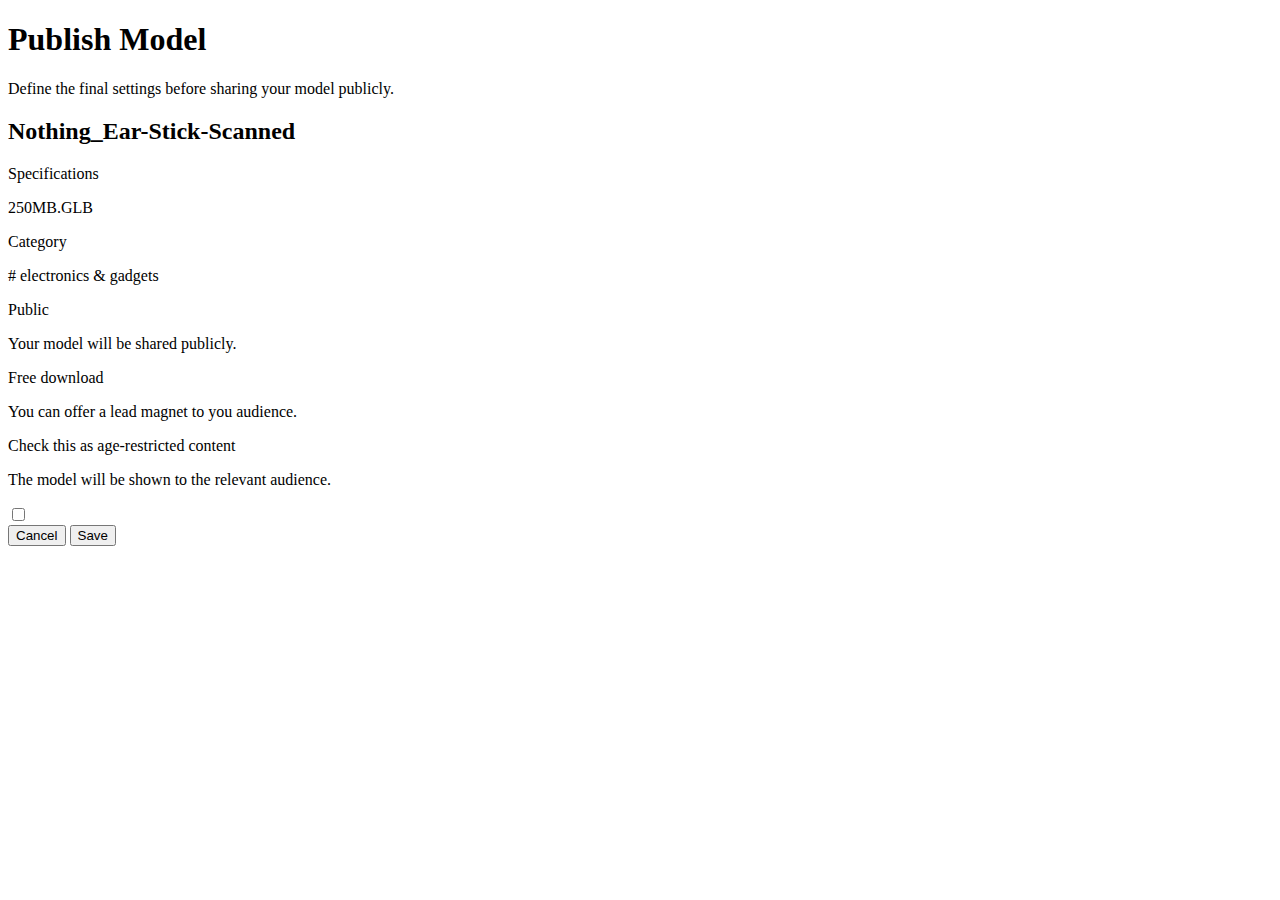
==== Publish-model/index.html @ bb8a9501 "Initial structure" ====
<!DOCTYPE html>
<html lang="en">
<head>
    <meta charset="UTF-8">
    <meta name="viewport" content="width=device-width, initial-scale=1.0">
    <title>Publish Model</title>
    <link rel="stylesheet" href="style.css">
</head>
<body>
    <!-- main container -->
    <main class="container">
        <h1 class="card_title">
            Publish Model
        </h1>
        <p class="sub_title">
            Define the final settings before sharing your model publicly.
        </p>

        <section class="product_section">
            <div class="product_details">
                <div class="product_image"></div>
                <div class="product_description">
                    <h2 class="product_name">
                        Nothing_Ear-Stick-Scanned
                    </h2>
                    <div class="product_spec">
                        <div class="specification">
                            <p class="title">Specifications</p>
                            <span>250MB</span>.<span>GLB</span>
                        </div>
                        <div class="category">
                            <p class="title">Category</p>
                            <span class="hashtag"># electronics & gadgets</span>
                        </div>
                    </div>
                </div>
            </div>

            <article class="product_action">
                <div class="public">
                    <div class="web_icon"></div>
                    <div class="public_domain">
                        <p class="domain_title">
                            Public
                        </p>
                        <p class="domain_descr">
                            Your model will be shared publicly.
                        </p>
                        <div class="switch"></div>
                    </div>
                </div>
                <div class="download_action">
                    <div class="download_icon"></div>
                    <div class="download_domain">
                        <p class="download_title">
                            Free download
                        </p>
                        <p class="download_action">
                            You can offer a lead magnet to you audience.
                        </p>
                    </div>
                    <div class="switch"></div>
                </div>
            </article>
            <article class="restriction">
                <div class="alert_icon"></div>
                <div class="alert_domain">
                    <p class="alert_title">Check this as age-restricted content</p>
                    <p class="alert_action">
                        The model will be shown to the relevant audience.
                    </p>
                </div>
                <div class="input">
                    <input type="checkbox" name="alert_domain" id="alert_domain">
                </div>
            </article>
        </section>
        <section class="card_action">
            <button class="cancel">Cancel</button>
            <button class="save">Save</button>
        </section>
    </main>
</body>
</html>
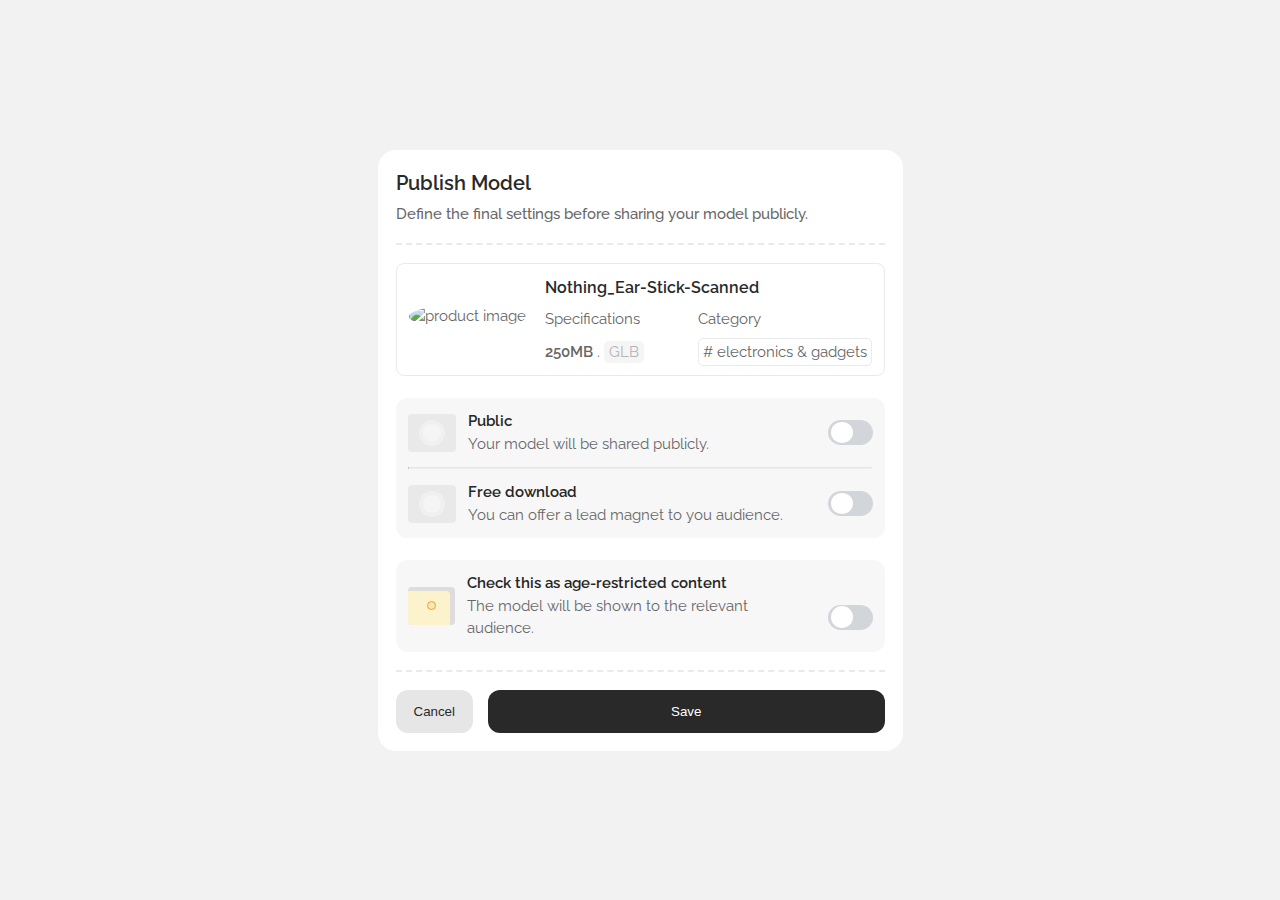
==== commit 17571d67: "final touches" ====
--- a/Publish-model/index.html
+++ b/Publish-model/index.html
@@ -5,6 +5,8 @@
     <meta name="viewport" content="width=device-width, initial-scale=1.0">
     <title>Publish Model</title>
     <link rel="stylesheet" href="style.css">
+    <script type="module" src="https://unpkg.com/ionicons@7.1.0/dist/ionicons/ionicons.esm.js"></script>
+    <script nomodule src="https://unpkg.com/ionicons@7.1.0/dist/ionicons/ionicons.js"></script>
 </head>
 <body>
     <!-- main container -->
@@ -18,7 +20,9 @@
 
         <section class="product_section">
             <div class="product_details">
-                <div class="product_image"></div>
+                <div class="product_image">
+                    <img src="https://i.pinimg.com/564x/52/73/eb/5273eb81f1dce323b3f789cd7188be5d.jpg" alt="product image">
+                </div>
                 <div class="product_description">
                     <h2 class="product_name">
                         Nothing_Ear-Stick-Scanned
@@ -26,52 +30,68 @@
                     <div class="product_spec">
                         <div class="specification">
                             <p class="title">Specifications</p>
-                            <span>250MB</span>.<span>GLB</span>
+                            <span class="size">250MB</span> . <span class="file"><ion-icon name="document"></ion-icon> GLB</span>
                         </div>
                         <div class="category">
                             <p class="title">Category</p>
-                            <span class="hashtag"># electronics & gadgets</span>
+                            <span class="hashtag">#  electronics & gadgets</span>
                         </div>
                     </div>
                 </div>
             </div>
 
             <article class="product_action">
-                <div class="public">
-                    <div class="web_icon"></div>
+                <div class="item_card">
+                    <div class="icon_box">
+                        <ion-icon name="globe-outline"></ion-icon>
+                    </div>
                     <div class="public_domain">
-                        <p class="domain_title">
+                        <p class="item_title">
                             Public
                         </p>
-                        <p class="domain_descr">
+                        <p class="item_descr">
                             Your model will be shared publicly.
                         </p>
-                        <div class="switch"></div>
                     </div>
+                        <div class="switch_container">
+                            <!-- adding a swtich -->
+                            <input type="checkbox" id="switch" class="public" />
+                            <label for="switch">Toogle</label>
+                        </div>
                 </div>
-                <div class="download_action">
-                    <div class="download_icon"></div>
+
+                <hr class="border" />
+                <div class="item_card">
+                    <div class="icon_box">
+                        <ion-icon name="cloud-download-outline"></ion-icon>
+                    </div>
                     <div class="download_domain">
-                        <p class="download_title">
+                        <p class="item_title">
                             Free download
                         </p>
-                        <p class="download_action">
+                        <p class="item_descr">
                             You can offer a lead magnet to you audience.
                         </p>
                     </div>
-                    <div class="switch"></div>
+                    <div class="switch_container">
+                        <input type="checkbox" id="download" class="download" />
+                        <label for="download">Toogle</label>
+                    </div>
                 </div>
             </article>
-            <article class="restriction">
-                <div class="alert_icon"></div>
+            <article class="item_card">
+                <div class="icon_box gray_bgk">
+                    <ion-icon name="warning"></ion-icon>
+                </div>
                 <div class="alert_domain">
-                    <p class="alert_title">Check this as age-restricted content</p>
-                    <p class="alert_action">
+                    <p class="item_title">Check this as age-restricted content</p>
+                    <p class="item_descr">
                         The model will be shown to the relevant audience.
                     </p>
                 </div>
                 <div class="input">
                     <input type="checkbox" name="alert_domain" id="alert_domain">
+                    <label for="alert_domain">warning</label>
                 </div>
             </article>
         </section>
--- a/Publish-model/style.css
+++ b/Publish-model/style.css
@@ -0,0 +1,272 @@
+@import url('https://fonts.googleapis.com/css2?family=Raleway:wght@300;400;500;600;700&display=swap');
+
+
+html {
+    font-size: 62.5%;
+}
+
+*,
+*::before,
+*::after {
+    margin: 0;
+    padding: 0;
+    box-sizing: border-box;
+}
+
+button {
+    border: none;
+    background-color: transparent;
+}
+
+body {
+    font-family: 'Raleway', sans-serif;
+    font-size: 1.5rem;
+    line-height: 1.5;
+    color: #676767;
+    background-color: #F2F2F2;
+    display: grid;
+    place-content: center;
+    width: 100vw;
+    min-height: 100vh;
+}
+
+.container {
+    width: 52.5rem;
+    height: fit-content;
+    background-color: #FFFFFF;
+    padding: 1.8rem;
+    border-radius: 1.8rem;
+}
+
+.card_title {
+    font-size: 2.0rem;
+    font-weight: 600;
+    color: #292929;
+    margin-bottom: 0.5rem;
+}
+
+.sub_title {
+    font-weight: 500;
+}
+
+.product_section {
+    margin: 1.8rem 0;
+    padding: 1.8rem 0;
+    border-top: 0.2rem dashed #EAEAEA;
+    border-bottom: 0.2rem dashed #EAEAEA;
+}
+
+.product_details {
+    display: flex;
+    align-items: center;
+    gap: 1.9rem;
+    border: 0.1rem solid #EAEAEA;
+    border-radius: 0.8rem;
+    padding: 1.2rem;
+    margin-bottom: 2.2rem;
+}
+
+.product_description {
+    flex-grow: 1;
+}
+
+.product_name {
+    font-size: 1.6rem;
+    font-weight: 600;
+    color: #292929;
+    margin-bottom: 0.8rem;
+}
+
+img {
+    max-width: 100%;
+    object-fit: cover;
+    width: 7.5rem;
+    aspect-ratio: 1 / 1;
+    border-radius: 100%;
+    overflow: hidden;
+}
+
+.product_spec {
+    display: flex;
+    justify-content: space-between;
+}
+
+.title {
+    margin-bottom: 1.0rem;
+    font-weight: 400;
+    color: #676767;
+}
+
+.hashtag {
+    border: 0.1rem solid #EAEAEA;
+    padding: 0.4rem;
+    border-radius: 0.5rem;
+}
+
+.size {
+    font-weight: 600;
+}
+
+.file {
+    background-color: #F5F5F5;
+    padding: 0.2rem 0.5rem;
+    border-radius: 0.5rem;
+    font-weight: 400;
+    color: #B3B3B3;
+}
+
+.item_card {
+    background-color: #F7F7F7;
+    display: flex;
+    padding: 1.2rem;
+    border-radius: 1.2rem;
+    align-items: center;
+    gap: 1.2rem;
+}
+
+.product_action {
+    border-radius: 1.2rem;
+    background-color: #F7F7F7;
+    margin-bottom: 2.2rem;
+}
+
+.icon_box {
+    background-color: #E9E9E9;
+    width: 4.8rem;
+    height: 3.8rem;
+    border-radius: 0.4rem;
+    display: flex;
+    justify-content: center;
+    align-items: center;
+    overflow: hidden;
+}
+
+.icon_box ion-icon {
+    background-color: #F5F5F5;
+    padding: 0.9rem;
+    border-radius: 50%;
+    border: 0.4rem solid #F0F0F0;
+}
+
+.public_domain,
+.download_domain,
+.alert_domain {
+    flex-grow: 1;
+}
+
+.border {
+    border-top: 0.1rem solid ;
+    color: #E6E6E6;
+    width: 95%;
+    margin: 0 auto;
+}
+
+.item_title {
+    font-weight: 600;
+    color: #262626;
+}
+
+.item_desc {
+    font-weight: 300;
+    font-size: 1.4rem;
+}
+
+.switch_container {
+    display: flex;
+    align-items: center;
+}
+
+.gray_bgk {
+    background-color: #DDDDDD;
+    position: relative;
+}
+
+.gray_bgk ion-icon {
+    color: #EB9F3A;
+    background-color: #F8E8B7;
+    padding: 0.35rem;
+    border: 0.1rem solid ;
+    z-index: 1;
+}
+
+.gray_bgk::after {
+    content: "";
+    position: absolute;
+    left: 0;
+    bottom: 0;
+    background-color: #FCF3CC;
+    width: 4.2rem;
+    height: 3.4rem;
+    border-radius: 0 0.4rem;
+}
+
+input[type="checkbox"] {
+    height: 0;
+    width: 0;
+    visibility: hidden;
+}
+
+label {
+    cursor: pointer;
+    text-indent: -9999px;
+    width: 4.5rem;
+    height: 2.5rem;
+    background-color: #D2D5DA;
+    display: block;
+    border-radius: 10.0rem;
+    position: relative;
+    overflow: hidden;
+}
+
+label::after {
+    content: "";
+    position: absolute;
+    top: 0;
+    bottom: 0;
+    margin: auto 0;
+    left: 0.3rem;
+    width: 2.2rem;
+    height: 2.15rem;
+    background-color: #FFFFFF;
+    border-radius: 100%;
+    transition: 350ms;
+}
+
+input:checked + label  {
+    background-color: #262626;
+}
+
+input:checked + label:after {
+    left: calc(100% - 4.8rem);
+    transform: translateX(100%);
+}
+
+label:active:after {
+    width: 3.8rem;
+}
+
+
+.card_action {
+    display: flex;
+    align-items: center;
+    gap: 1.5rem;
+}
+
+.save {
+    flex-grow: 1;
+    background-color: #292929;
+    color: #FFFFFF;
+    font-weight: 500;
+}
+
+.cancel {
+    background-color: #E6E6E6;
+    color: #292929;
+    font-weight: 500;
+}
+
+button {
+    padding: 1.4rem 1.8rem;
+    border-radius: 1.2rem;
+    cursor: pointer;
+}
